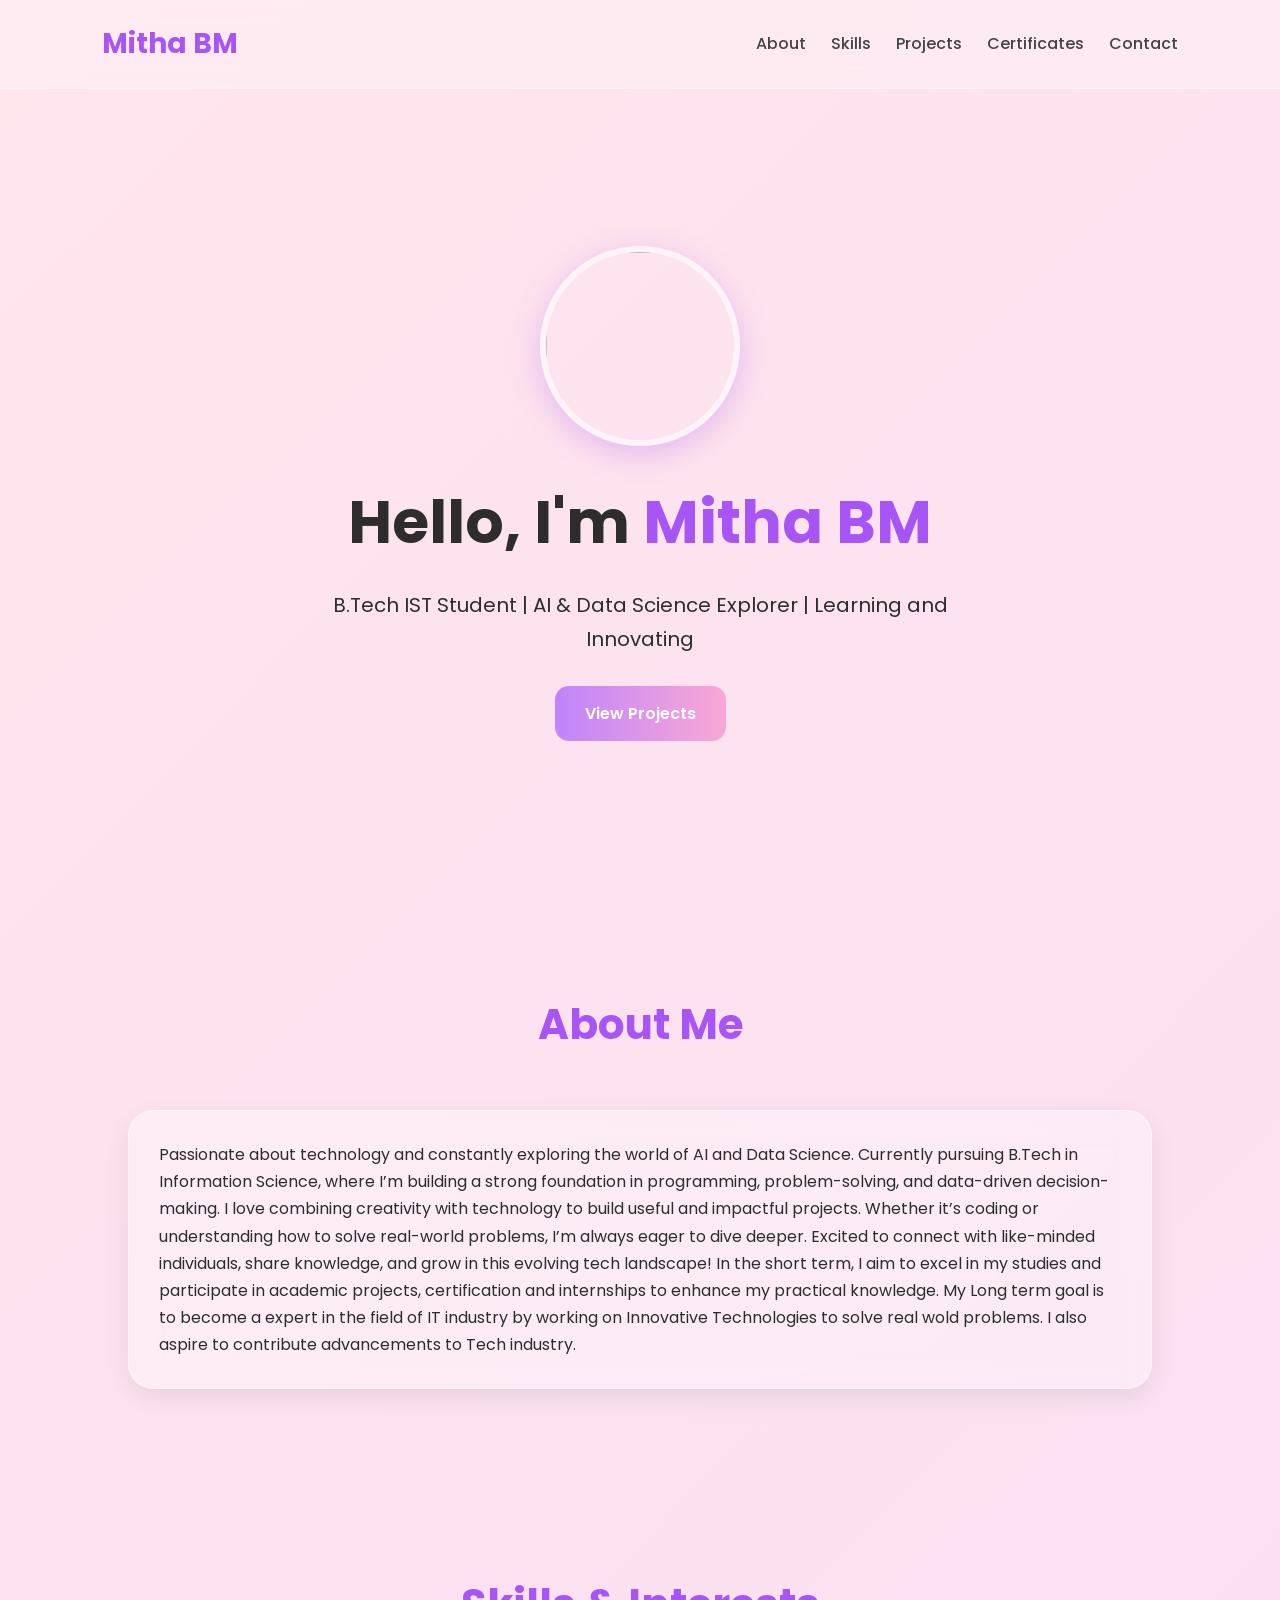
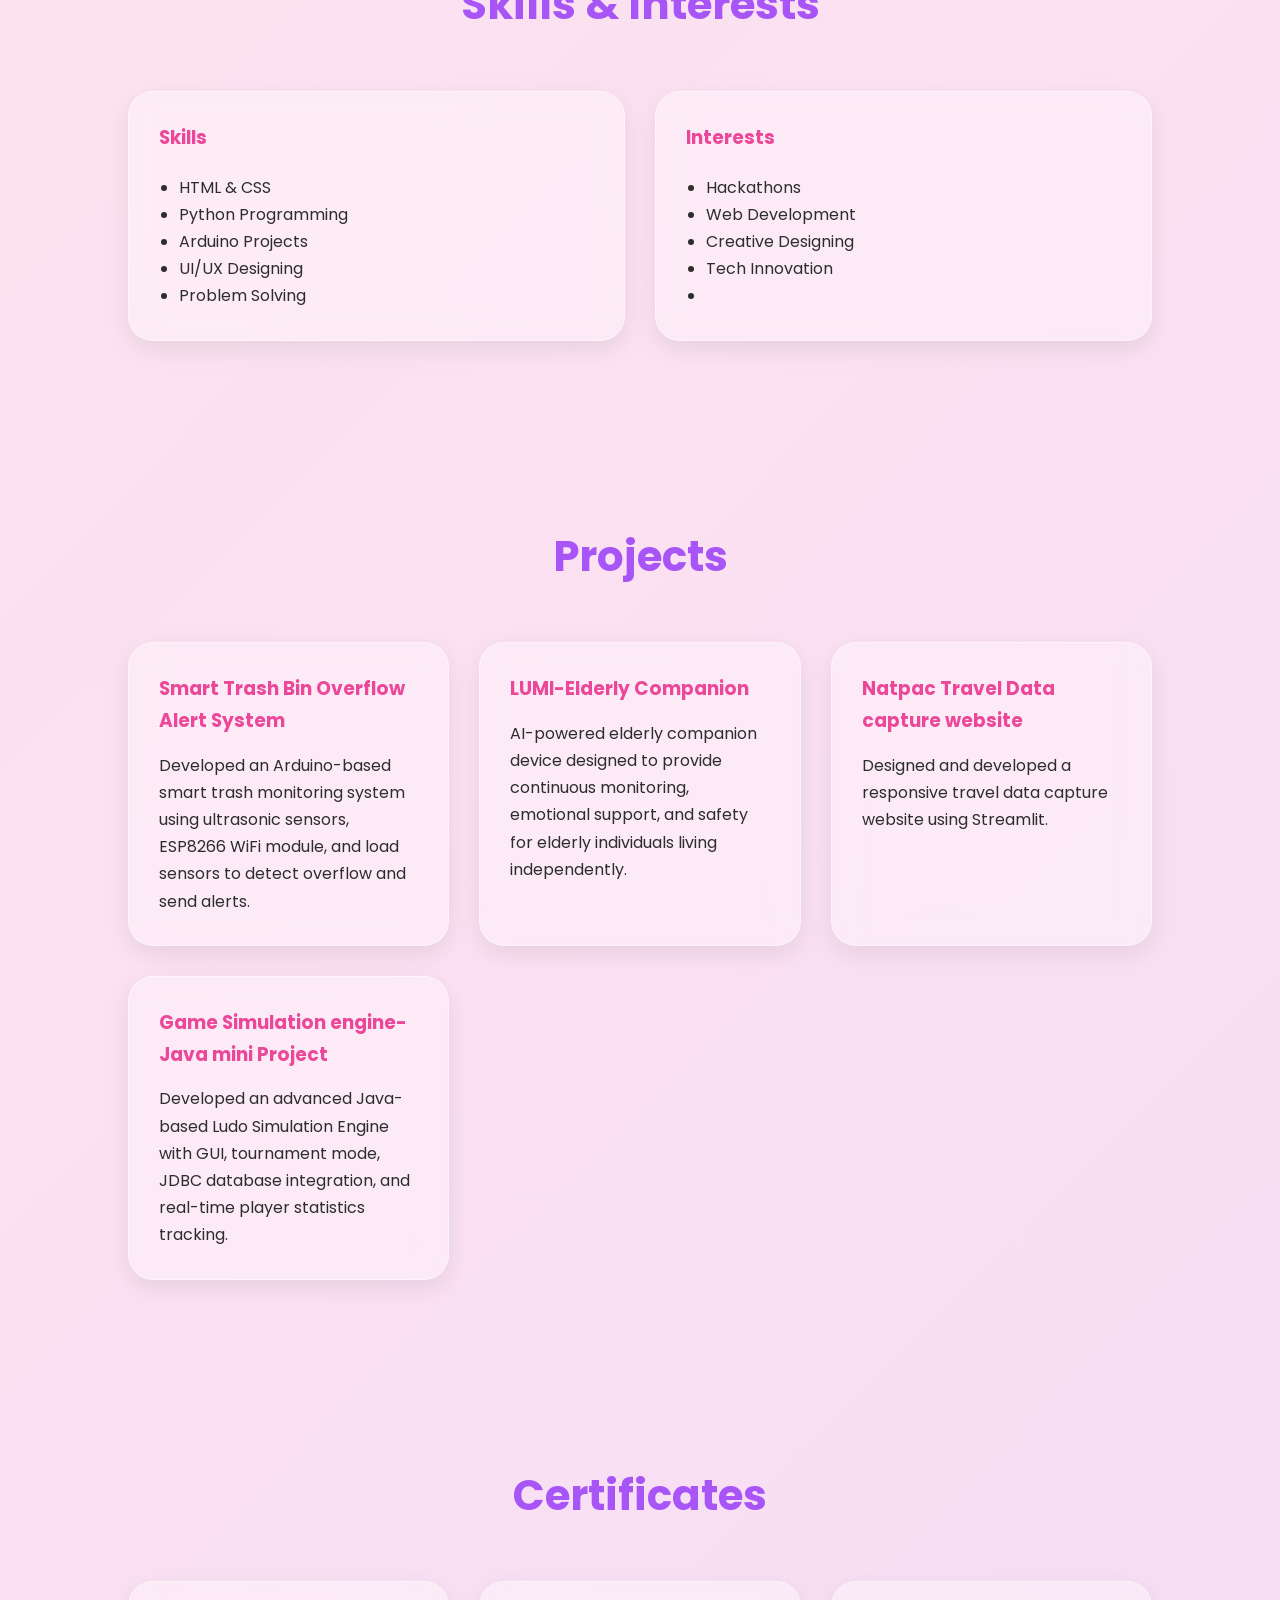
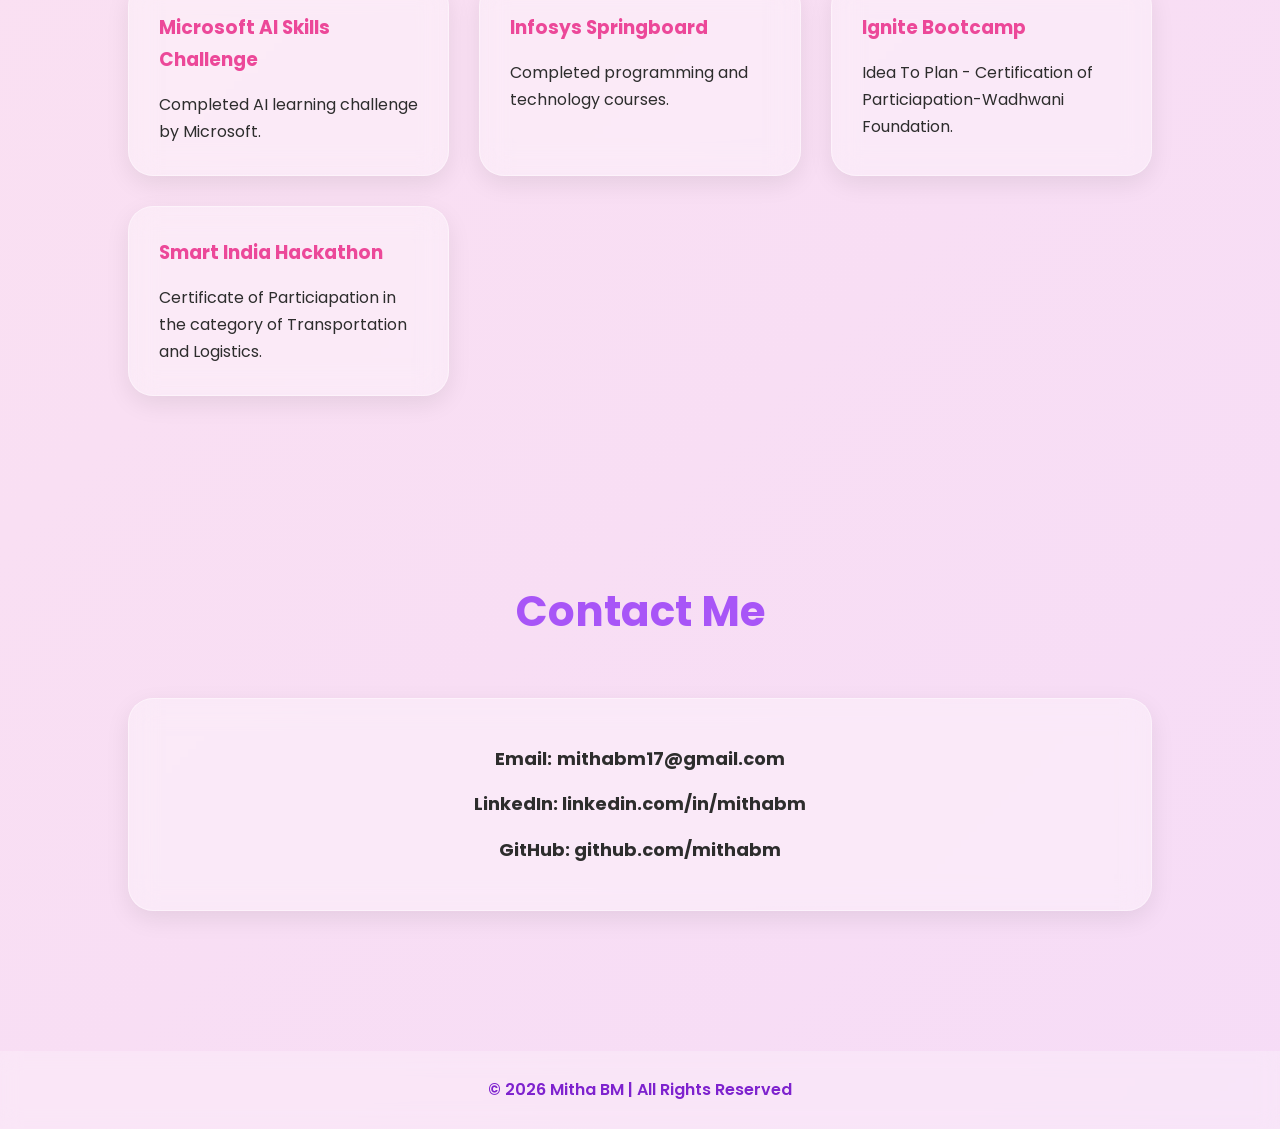
==== index.html @ 94505359 "Add files via upload" ====
<!DOCTYPE html>
<html lang="en">
<head>
  <meta charset="UTF-8" />
  <meta name="viewport" content="width=device-width, initial-scale=1.0"/>
  <title>Mitha BM | Portfolio</title>


  <link rel="stylesheet" href="index.css">

  <link rel="preconnect" href="https://fonts.googleapis.com">
  <link rel="preconnect" href="https://fonts.gstatic.com" crossorigin>

  <link href="https://fonts.googleapis.com/css2?family=Poppins:wght@300;400;500;600;700&display=swap" rel="stylesheet">
</head>

<body>


  <nav class="navbar">
    <div class="logo">Mitha BM</div>

    <ul class="nav-links">
      <li><a href="#about">About</a></li>
      <li><a href="#skills">Skills</a></li>
      <li><a href="#projects">Projects</a></li>
<li><a href="#certificates">Certificates</a></li>

      <li><a href="#contact">Contact</a></li>
    </ul>
  </nav>



  <section class="hero">

    <div class="hero-text">
<img src="mitha_pic2.png" class="profile-pic">


      <h1>Hello, I'm <span>Mitha BM</span></h1>

      <p>
        B.Tech IST Student | AI & Data Science Explorer | Learning and Innovating      </p>
        <a href="#projects" class="btn">View Projects</a>
    </div>

  </section>


  <!-- About Section -->

  <section id="about" class="section">

    <h2>About Me</h2>

    <div class="card">
      <p>
        Passionate about technology and constantly exploring the world of AI and Data Science. Currently pursuing B.Tech in Information Science, where I’m building a strong foundation in programming, problem-solving, and data-driven decision-making.
 I love combining creativity with technology to build useful and impactful projects.
Whether it’s coding  or understanding how to solve real-world problems, I’m always eager to dive deeper.
Excited to connect with like-minded individuals, share knowledge, and grow in this evolving tech landscape!
In the short term, 
I aim to excel in my studies and participate in academic projects, certification and internships to enhance my practical knowledge.
My Long term goal is to become a expert in the field of IT industry by  working on Innovative Technologies to solve real wold problems.
I also aspire to contribute advancements to Tech industry.
              </p>
    </div>

  </section>


  <!-- Skills Section -->

  <section id="skills" class="section">

    <h2>Skills & Interests</h2>

    <div class="skills-container">

      <div class="skill-box">
        <h3>Skills</h3>

        <ul>
          <li>HTML & CSS</li>
          <li>Python Programming</li>
          <li>Arduino Projects</li>
          <li>UI/UX Designing</li>
          <li>Problem Solving</li>
        </ul>
      </div>

      <div class="skill-box">
        <h3>Interests</h3>

        <ul>
          <li>Hackathons</li>
          <li>Web Development</li>
          <li>Creative Designing</li>
          <li>Tech Innovation</li>
          <li></li>
        </ul>
      </div>

    </div>

  </section>


  <!-- Projects Section -->

  <section id="projects" class="section">

    <h2>Projects</h2>

    <div class="project-container">

      <div class="project-card">

        <h3>Smart Trash Bin Overflow Alert System</h3>

        <p>
          Developed an Arduino-based smart trash monitoring system using ultrasonic sensors,
          ESP8266 WiFi module, and load sensors to detect overflow and send alerts.
        </p>

      </div>

      <div class="project-card">

        <h3>LUMI-Elderly Companion</h3>

        <p>
          AI-powered elderly companion device designed to provide continuous monitoring, emotional support, and safety for elderly individuals living independently.
        </p>

      </div>

      <div class="project-card">

        <h3>Natpac Travel Data capture website</h3>

        <p>
          Designed and developed a responsive travel data capture website using Streamlit.
        </p>

      </div>

<div class="project-card">

        <h3>Game Simulation engine-Java mini Project</h3>

        <p>
Developed an advanced Java-based Ludo Simulation Engine with GUI, tournament mode, JDBC database integration, and real-time player statistics tracking.        </p>

      </div>




    </div>

  </section>
<section id="certificates" class="section">

    <h2>Certificates</h2>

    <div class="project-container">

        <div class="project-card">
            <h3>Microsoft AI Skills Challenge</h3>
            <p>Completed AI learning challenge by Microsoft.</p>
        </div>

        <div class="project-card">
            <h3>Infosys Springboard</h3>
            <p>Completed programming and technology courses.</p>
        </div>
<div class="project-card">
            <h3>Ignite Bootcamp </h3>
            <p>Idea To Plan - Certification of Particiapation-Wadhwani Foundation.</p>
        </div>
<div class="project-card">
            <h3>Smart India Hackathon </h3>
            <p>Certificate of Particiapation in the category of Transportation and Logistics.</p>
        </div>


    </div>

</section>

  <!-- Contact Section -->

  <section id="contact" class="section">

    <h2>Contact Me</h2>

    <div class="card">

      <p><strong>Email:</strong> <b>mithabm17@gmail.com</b></p>

      <p><strong>LinkedIn:</strong><b> linkedin.com/in/mithabm</b></p>

      <p><strong>GitHub:<b></strong> github.com/mithabm</b></p>

    </div>

  </section>


  <!-- Footer -->

  <footer>
    <p>© 2026 Mitha BM | All Rights Reserved</p>
  </footer>

</body>
</html>
---- index.css ----
*{
    margin:0;
    padding:0;
    box-sizing:border-box;
    scroll-behavior:smooth;
}

body{
    font-family:'Poppins',sans-serif;

    background:linear-gradient(
        135deg,
        #ffe5ec,
        #f3d9fa,
        #dbeafe,
        #e0f7fa
    );

    background-size:400% 400%;
    animation:gradientMove 12s ease infinite;

    color:#2d2d2d;
    line-height:1.7;
}

/* Animated Gradient */

@keyframes gradientMove{

    0%{
        background-position:0% 50%;
    }

    50%{
        background-position:100% 50%;
    }

    100%{
        background-position:0% 50%;
    }
}

/* Navbar */

.navbar{
    display:flex;
    justify-content:space-between;
    align-items:center;

    padding:20px 8%;

    position:sticky;
    top:0;

    backdrop-filter:blur(12px);

    background:rgba(255,255,255,0.25);

    border-bottom:1px solid rgba(255,255,255,0.3);

    z-index:1000;
}

.logo{
    font-size:28px;
    font-weight:700;
    color:#a855f7;
}

.nav-links{
    list-style:none;
    display:flex;
    gap:25px;
}

.nav-links a{
    text-decoration:none;
    color:#444;
    font-weight:500;
    transition:0.3s;
}

.nav-links a:hover{
    color:#ec4899;
}

/* Hero Section */

.hero{
    min-height:90vh;

    display:flex;
    justify-content:center;
    align-items:center;

    text-align:center;

    padding:40px;
}

.hero-text{
    animation:fadeUp 1.5s ease;
}

.profile-pic{
    width:200px;
    height:200px;

    object-fit:cover;

    border-radius:50%;

    border:6px solid rgba(255,255,255,0.6);

    box-shadow:0 8px 30px rgba(168,85,247,0.3);

    margin-bottom:25px;
}

.hero-text h1{
    font-size:60px;
    margin-bottom:15px;
}

.hero-text span{
    color:#a855f7;
}

.hero-text p{
    font-size:20px;
    max-width:700px;
    margin:auto;
    margin-bottom:30px;
}

/* Buttons */

.btn{
    display:inline-block;

    background:linear-gradient(
        to right,
        #c084fc,
        #f9a8d4
    );

    color:white;

    padding:14px 30px;

    border-radius:14px;

    text-decoration:none;

    font-weight:600;

    transition:0.4s;
}

.btn:hover{
    transform:translateY(-4px) scale(1.05);

    box-shadow:0 8px 20px rgba(236,72,153,0.3);
}

/* Sections */

.section{
    padding:90px 10%;
}

.section h2{
    text-align:center;

    font-size:42px;

    margin-bottom:50px;

    color:#a855f7;
}

/* Cards */

.card,
.skill-box,
.project-card{

    background:rgba(255,255,255,0.35);

    backdrop-filter:blur(14px);

    border:1px solid rgba(255,255,255,0.4);

    border-radius:25px;

    padding:30px;

    box-shadow:0 8px 25px rgba(0,0,0,0.08);

    transition:0.4s;
}

/* Hover Effects */

.skill-box:hover,
.project-card:hover,
.card:hover{

    transform:translateY(-10px);

    box-shadow:0 12px 30px rgba(168,85,247,0.2);
}

/* Skills */

.skills-container{
    display:flex;
    gap:30px;
    flex-wrap:wrap;
}

.skill-box{
    flex:1;
    min-width:280px;
}

.skill-box h3{
    color:#ec4899;
    margin-bottom:20px;
}

.skill-box ul{
    padding-left:20px;
}

/* Projects */

.project-container{
    display:grid;

    grid-template-columns:repeat(auto-fit,minmax(280px,1fr));

    gap:30px;
}

.project-card h3{
    color:#ec4899;

    margin-bottom:15px;
}

/* Contact */

#contact .card{
    text-align:center;
}

#contact p{
    margin:15px 0;
    font-size:18px;
}

/* Footer */

footer{
    text-align:center;

    padding:25px;

    margin-top:50px;

    background:rgba(255,255,255,0.25);

    backdrop-filter:blur(10px);

    color:#7e22ce;

    font-weight:600;
}

/* Animations */

@keyframes fadeUp{

    from{
        opacity:0;
        transform:translateY(40px);
    }

    to{
        opacity:1;
        transform:translateY(0);
    }
}

/* Responsive */

@media(max-width:768px){

    .navbar{
        flex-direction:column;
        gap:15px;
    }

    .nav-links{
        flex-wrap:wrap;
        justify-content:center;
    }

    .hero-text h1{
        font-size:40px;
    }

    .hero-text p{
        font-size:16px;
    }

    .profile-pic{
        width:160px;
        height:160px;
    }

    .section h2{
        font-size:32px;
    }
}
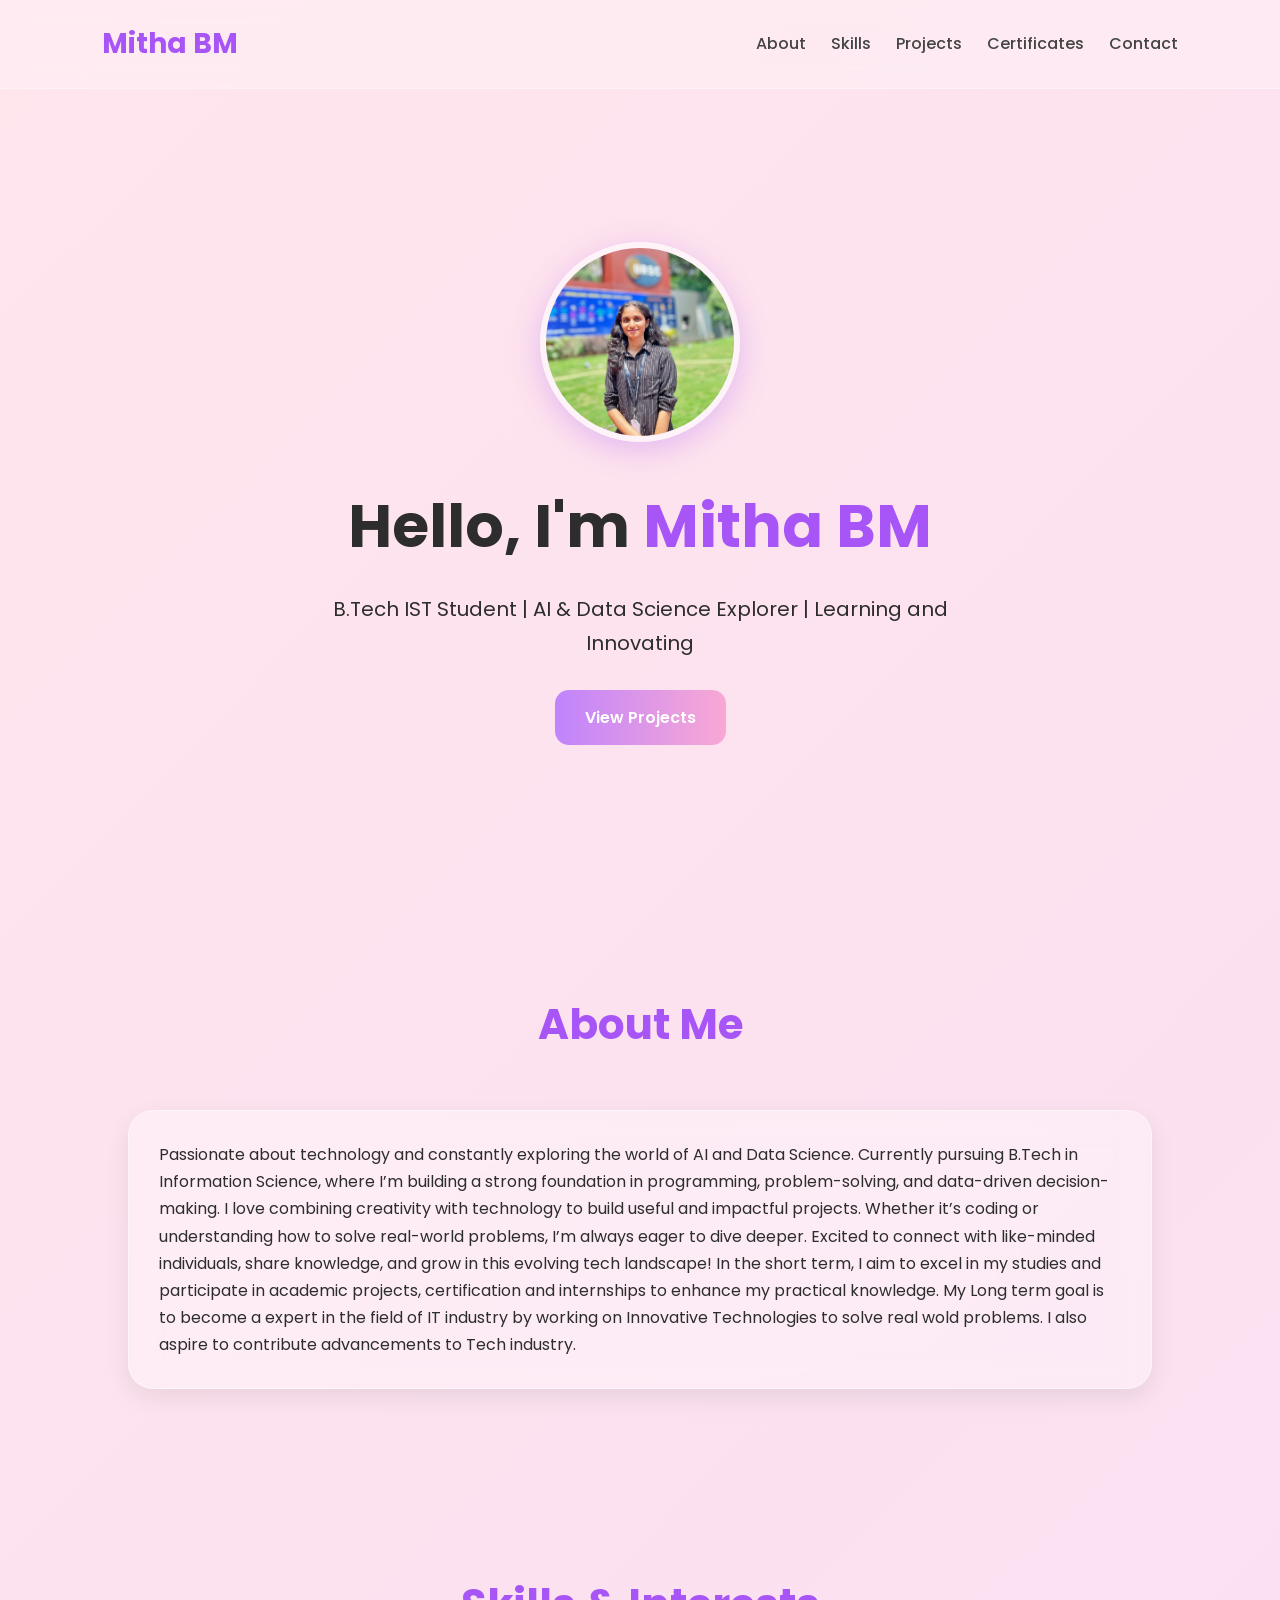
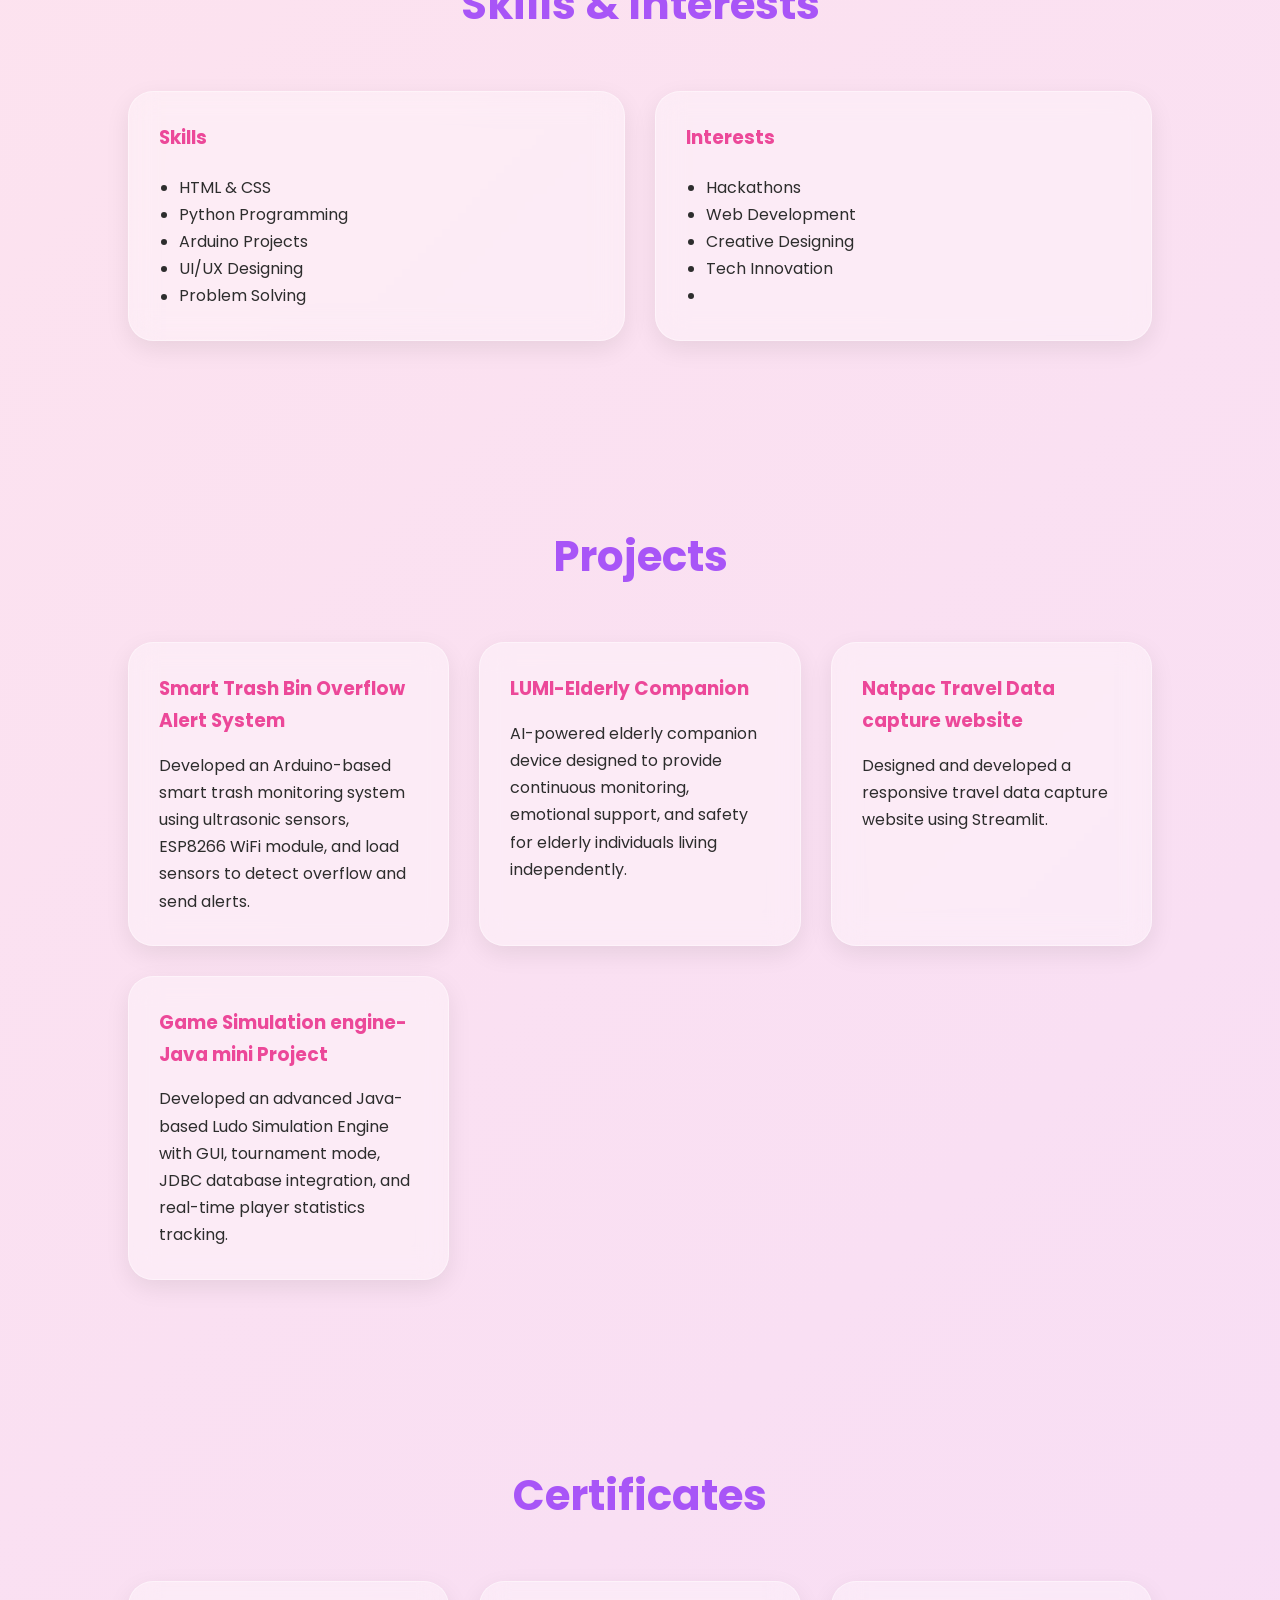
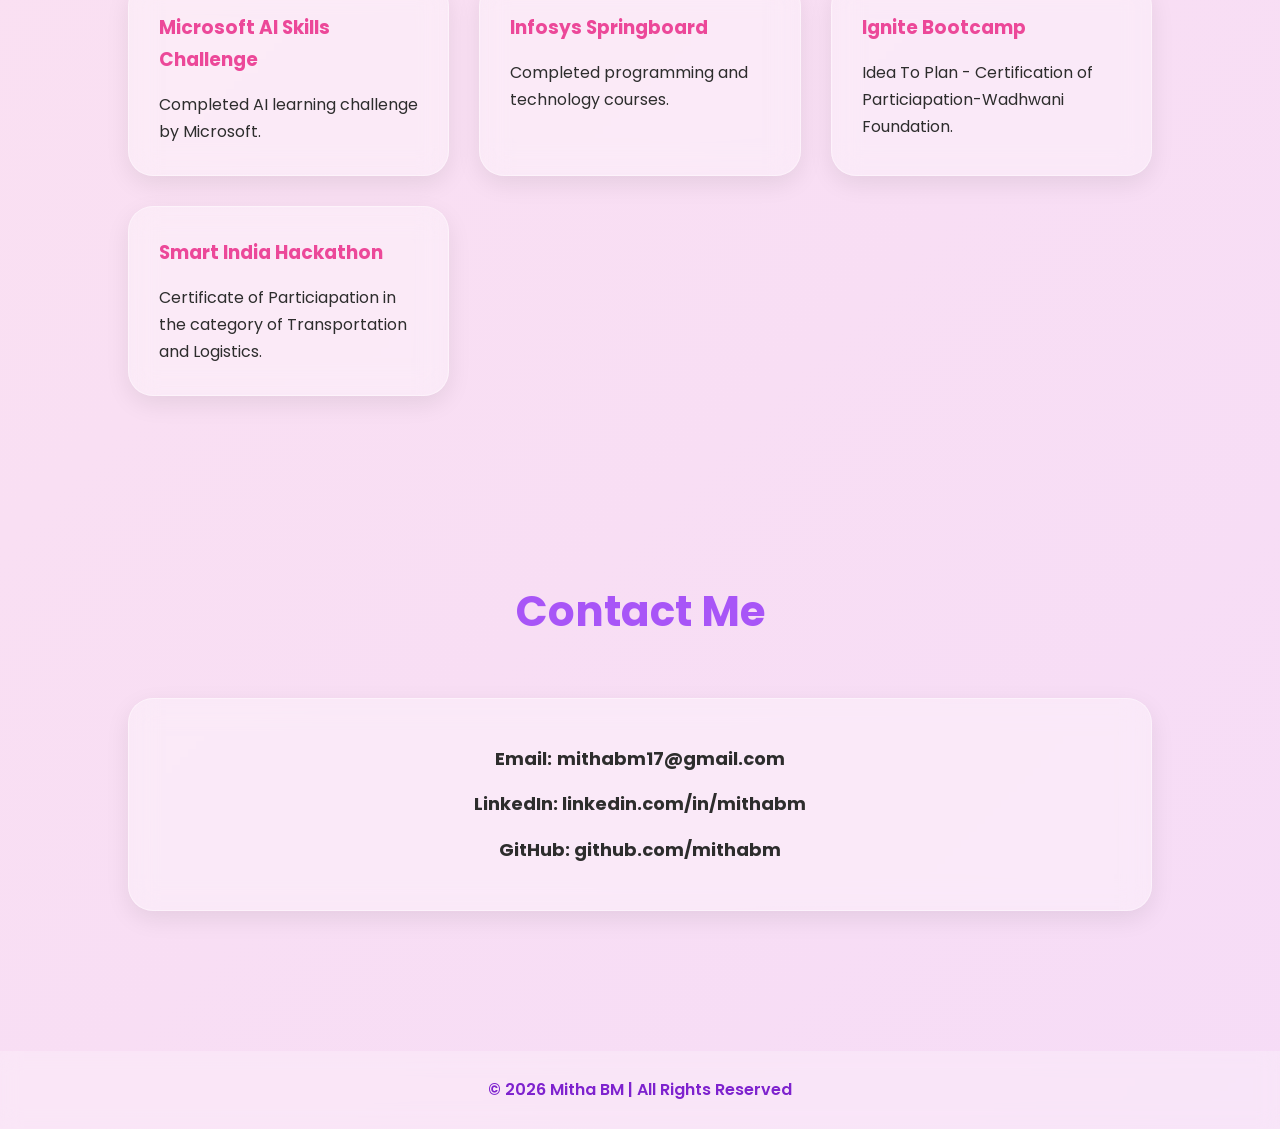
==== commit e94b4252: "Update index.html" ====
--- a/index.html
+++ b/index.html
@@ -35,7 +35,7 @@
   <section class="hero">
 
     <div class="hero-text">
-<img src="mitha_pic2.png" class="profile-pic">
+<img src="mitha_pic2.PNG" class="profile-pic">
 
 
       <h1>Hello, I'm <span>Mitha BM</span></h1>
@@ -216,4 +216,4 @@
   </footer>
 
 </body>
-</html>+</html>
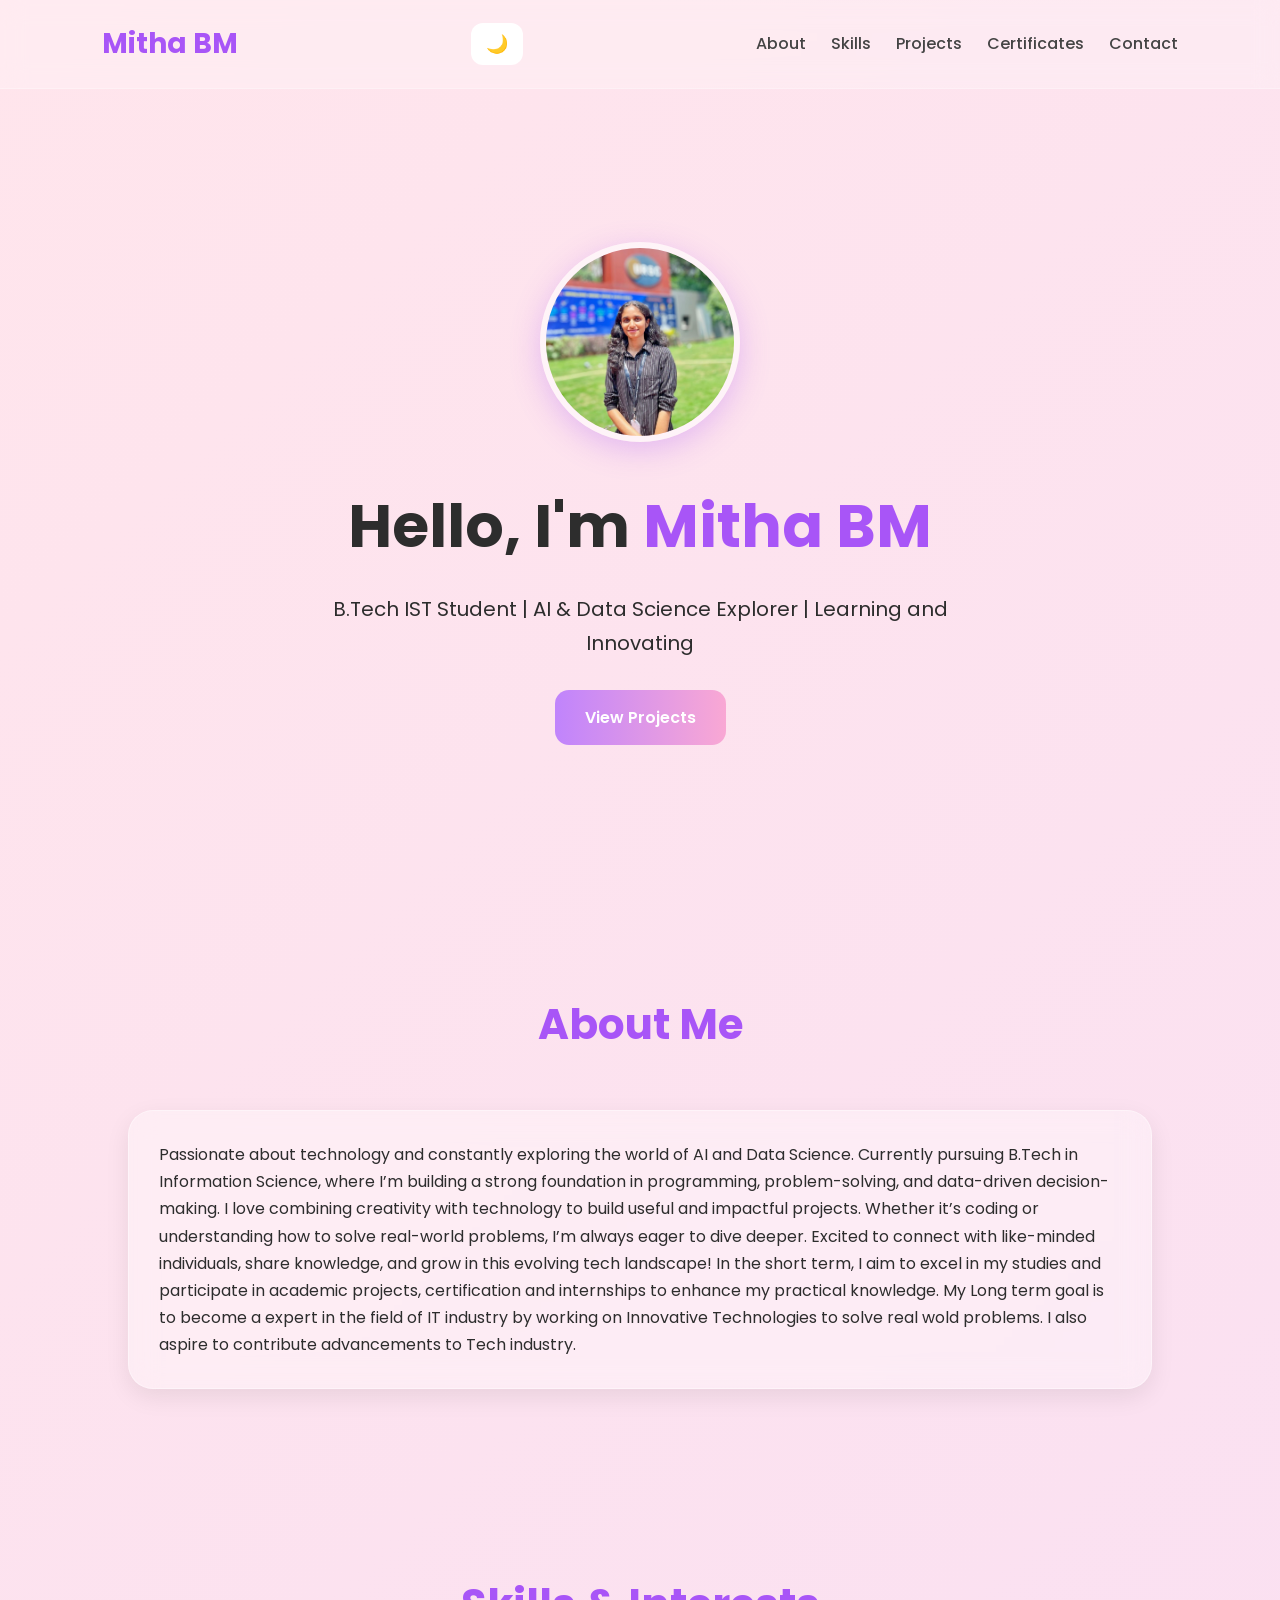
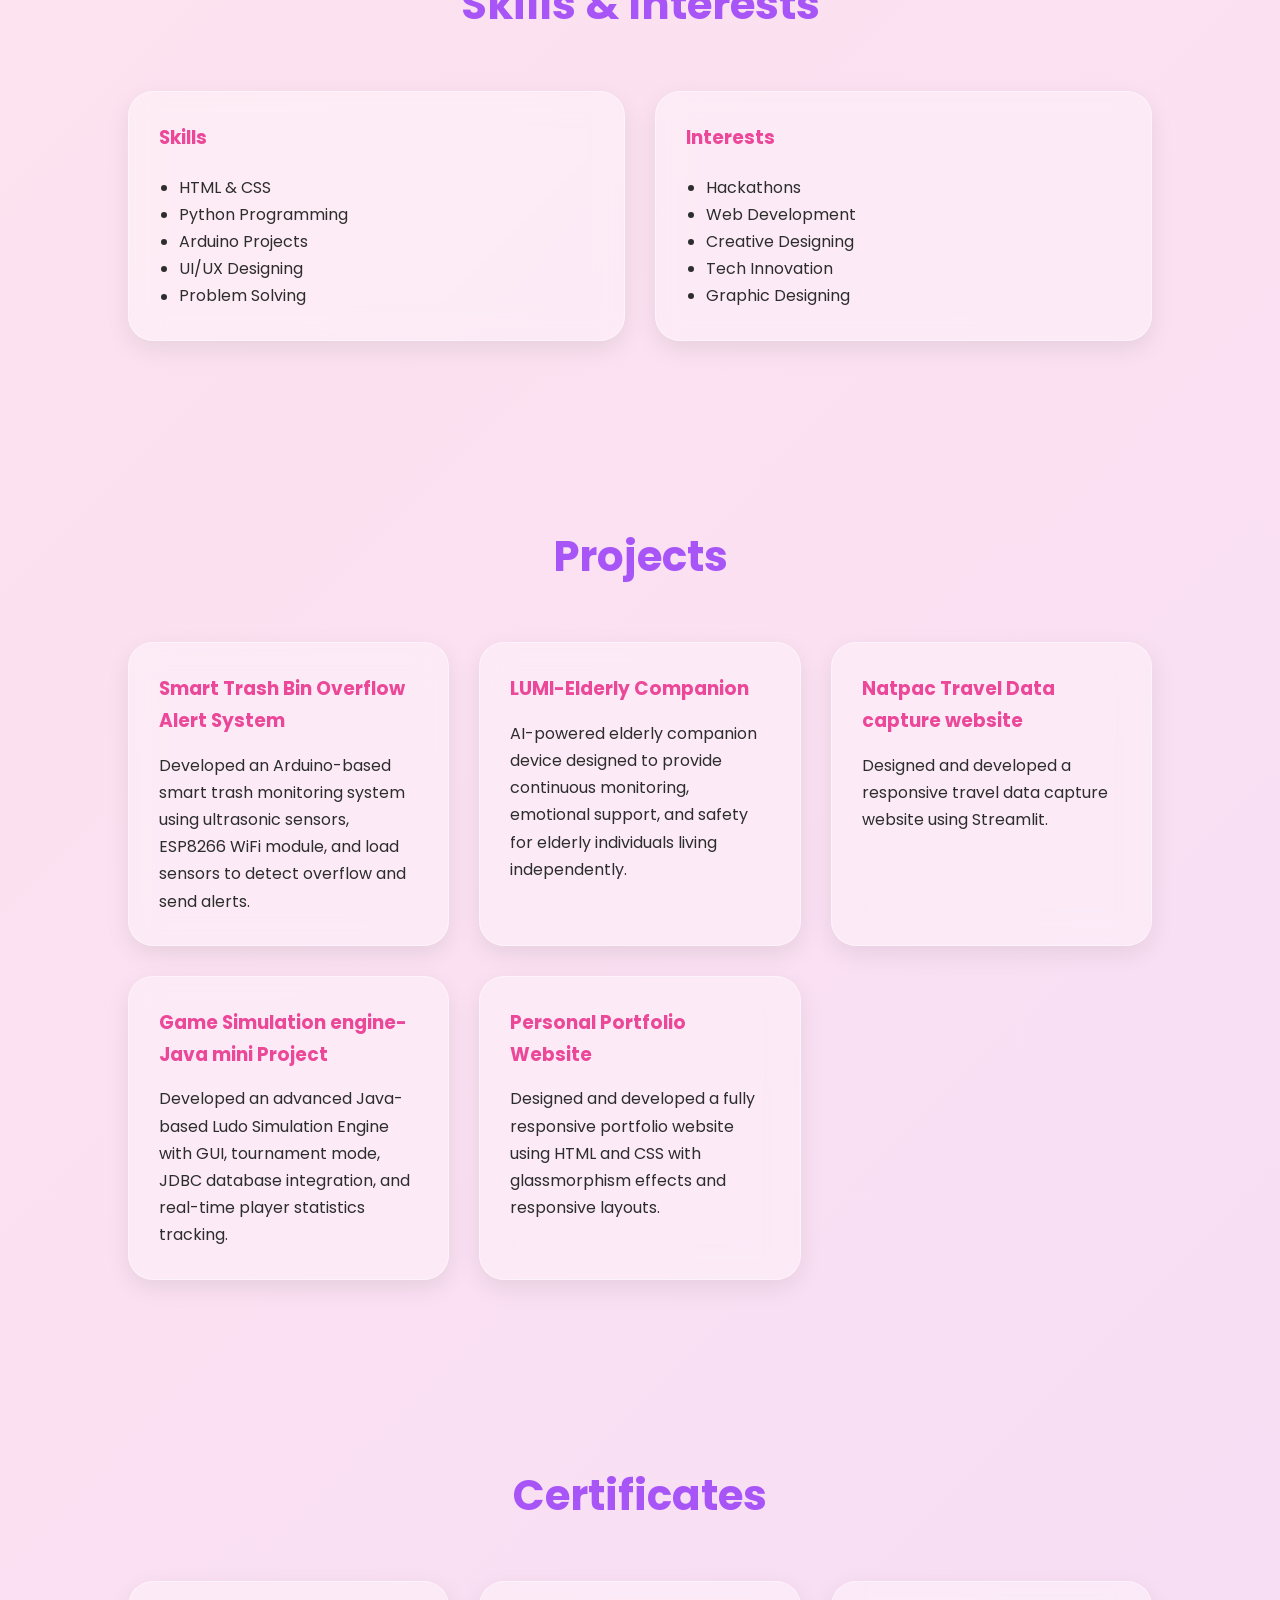
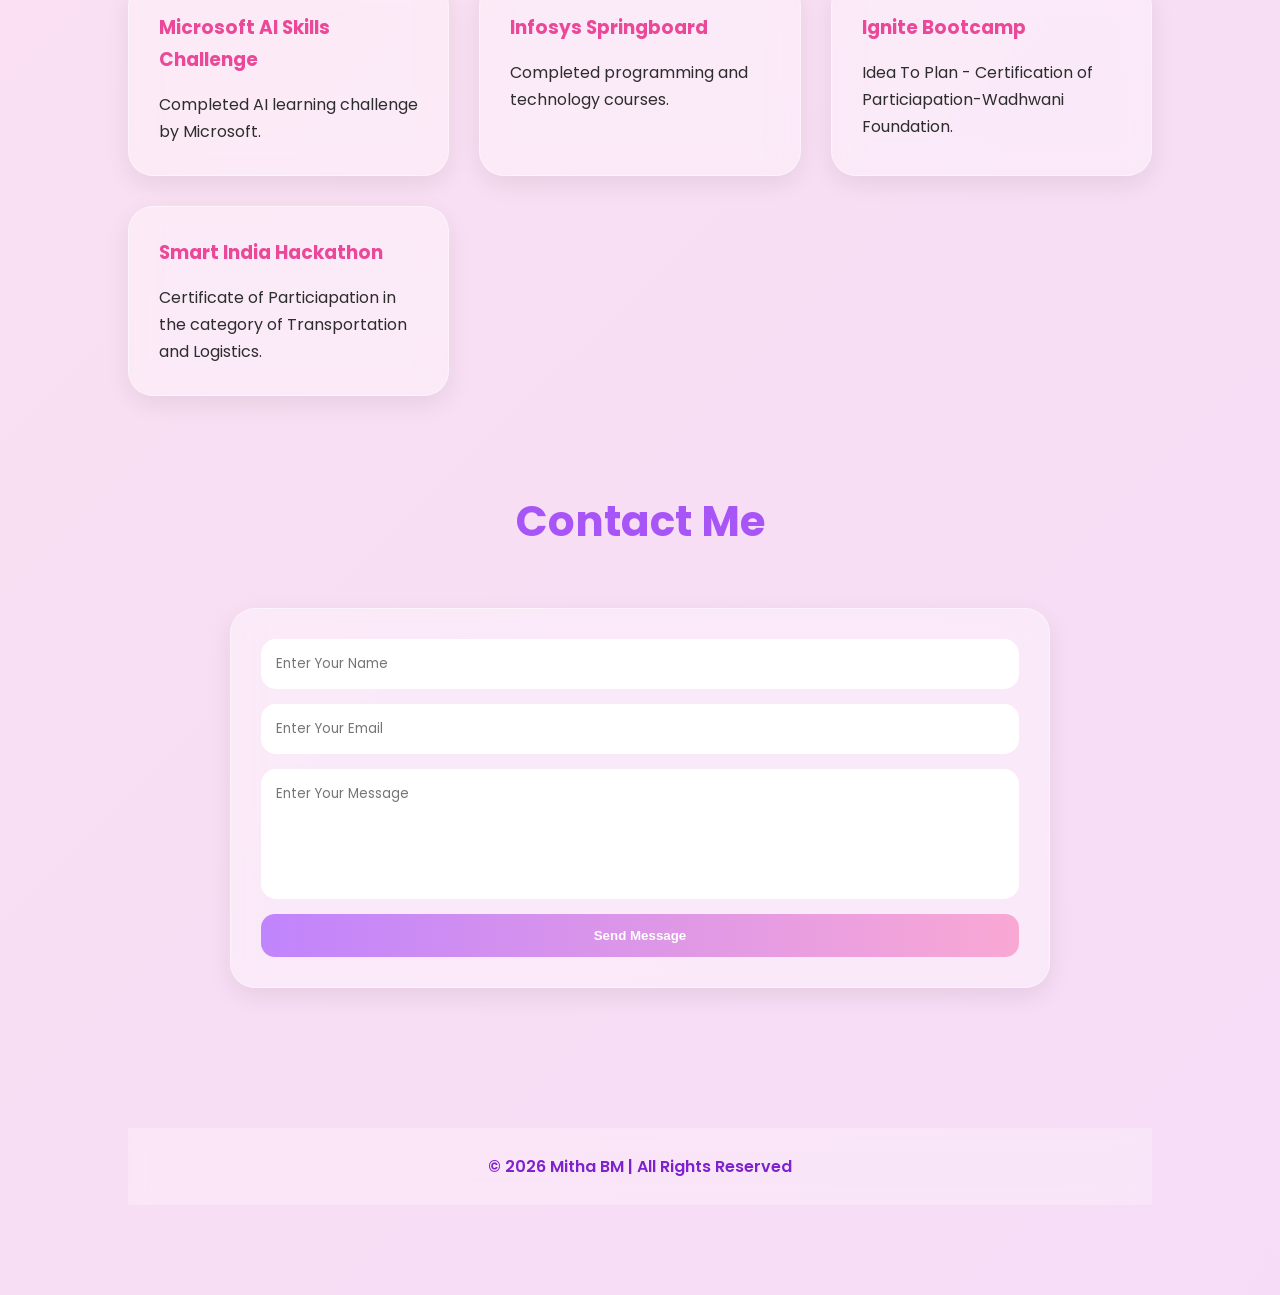
==== commit de1c7c6b: "Update index.html" ====
--- a/index.html
+++ b/index.html
@@ -19,7 +19,7 @@
 
   <nav class="navbar">
     <div class="logo">Mitha BM</div>
-
+<button id="darkModeBtn">🌙</button>
     <ul class="nav-links">
       <li><a href="#about">About</a></li>
       <li><a href="#skills">Skills</a></li>
@@ -35,15 +35,20 @@
   <section class="hero">
 
     <div class="hero-text">
-<img src="mitha_pic2.PNG" class="profile-pic">
+<img src="mitha_pic2.png" class="profile-pic">
 
 
       <h1>Hello, I'm <span>Mitha BM</span></h1>
 
       <p>
         B.Tech IST Student | AI & Data Science Explorer | Learning and Innovating      </p>
-        <a href="#projects" class="btn">View Projects</a>
-    </div>
+<div class="hero-buttons">
+
+<a href="#projects" class="btn">
+View Projects
+</a>
+
+</div>    </div>
 
   </section>
 
@@ -98,7 +103,7 @@
           <li>Web Development</li>
           <li>Creative Designing</li>
           <li>Tech Innovation</li>
-          <li></li>
+          <li>Graphic Designing</li>
         </ul>
       </div>
 
@@ -154,6 +159,16 @@
 Developed an advanced Java-based Ludo Simulation Engine with GUI, tournament mode, JDBC database integration, and real-time player statistics tracking.        </p>
 
       </div>
+<div class="project-card">
+
+<h3>Personal Portfolio Website</h3>
+
+<p>
+Designed and developed a fully responsive portfolio website using HTML and CSS with glassmorphism effects and responsive layouts.
+</p>
+
+</div>
+
 
 
 
@@ -185,35 +200,78 @@
             <p>Certificate of Particiapation in the category of Transportation and Logistics.</p>
         </div>
 
-
-    </div>
+    </div>
+
+<section id="contact" class="section">
+
+<h2>Contact Me</h2>
+
+<div class="card">
+
+<form>
+
+<input
+type="text"
+placeholder="Enter Your Name"
+required>
+
+<input
+type="email"
+placeholder="Enter Your Email"
+required>
+
+<textarea
+rows="5"
+placeholder="Enter Your Message"
+required></textarea>
+
+<button
+type="submit"
+class="btn">
+Send Message
+</button>
+
+</form>
+
+</div>
 
 </section>
-
-  <!-- Contact Section -->
-
-  <section id="contact" class="section">
-
-    <h2>Contact Me</h2>
-
-    <div class="card">
-
-      <p><strong>Email:</strong> <b>mithabm17@gmail.com</b></p>
-
-      <p><strong>LinkedIn:</strong><b> linkedin.com/in/mithabm</b></p>
-
-      <p><strong>GitHub:<b></strong> github.com/mithabm</b></p>
-
-    </div>
-
-  </section>
-
 
   <!-- Footer -->
 
   <footer>
     <p>© 2026 Mitha BM | All Rights Reserved</p>
   </footer>
-
+<script>
+
+const darkBtn =
+document.getElementById(
+"darkModeBtn"
+);
+
+darkBtn.onclick = function(){
+
+document.body
+.classList.toggle(
+"dark-mode"
+);
+
+if(
+document.body.classList.contains(
+"dark-mode"
+)
+){
+
+darkBtn.innerHTML="☀️";
+
+}else{
+
+darkBtn.innerHTML="🌙";
+
+}
+
+};
+
+</script>
 </body>
 </html>
--- a/index.css
+++ b/index.css
@@ -323,4 +323,132 @@
     .section h2{
         font-size:32px;
     }
-}+}
+.hero-buttons{
+
+display:flex;
+
+justify-content:center;
+
+gap:15px;
+
+flex-wrap:wrap;
+}
+
+form{
+
+display:flex;
+
+flex-direction:column;
+
+gap:15px;
+}
+
+input,
+textarea{
+
+padding:15px;
+
+border:none;
+
+border-radius:15px;
+
+font-family:'Poppins',sans-serif;
+
+outline:none;
+}
+
+textarea{
+
+resize:none;
+}
+
+form .btn{
+
+border:none;
+
+cursor:pointer;
+}
+/* DARK MODE */
+
+.dark-mode{
+
+background:linear-gradient(
+135deg,
+#0f172a,
+#1e1b4b,
+#111827,
+#312e81
+);
+
+background-size:400% 400%;
+
+animation:gradientMove 12s ease infinite;
+
+color:white;
+}
+
+.dark-mode .navbar{
+
+background:rgba(20,20,20,0.4);
+}
+
+.dark-mode .card,
+.dark-mode .skill-box,
+.dark-mode .project-card{
+
+background:rgba(255,255,255,0.08);
+
+border:1px solid rgba(255,255,255,0.15);
+
+color:white;
+}
+
+.dark-mode .nav-links a{
+
+color:white;
+}
+
+.dark-mode .logo{
+
+color:#c084fc;
+}
+
+.dark-mode footer{
+
+background:rgba(20,20,20,0.4);
+
+color:white;
+}
+
+.dark-mode .section h2{
+
+color:#d8b4fe;
+}
+
+.dark-mode .project-card h3,
+.dark-mode .skill-box h3{
+
+color:#f9a8d4;
+}
+#darkModeBtn{
+
+border:none;
+
+padding:10px 15px;
+
+border-radius:12px;
+
+cursor:pointer;
+
+font-size:18px;
+
+background:white;
+
+transition:0.3s;
+}
+
+#darkModeBtn:hover{
+
+transform:scale(1.1);
+}
